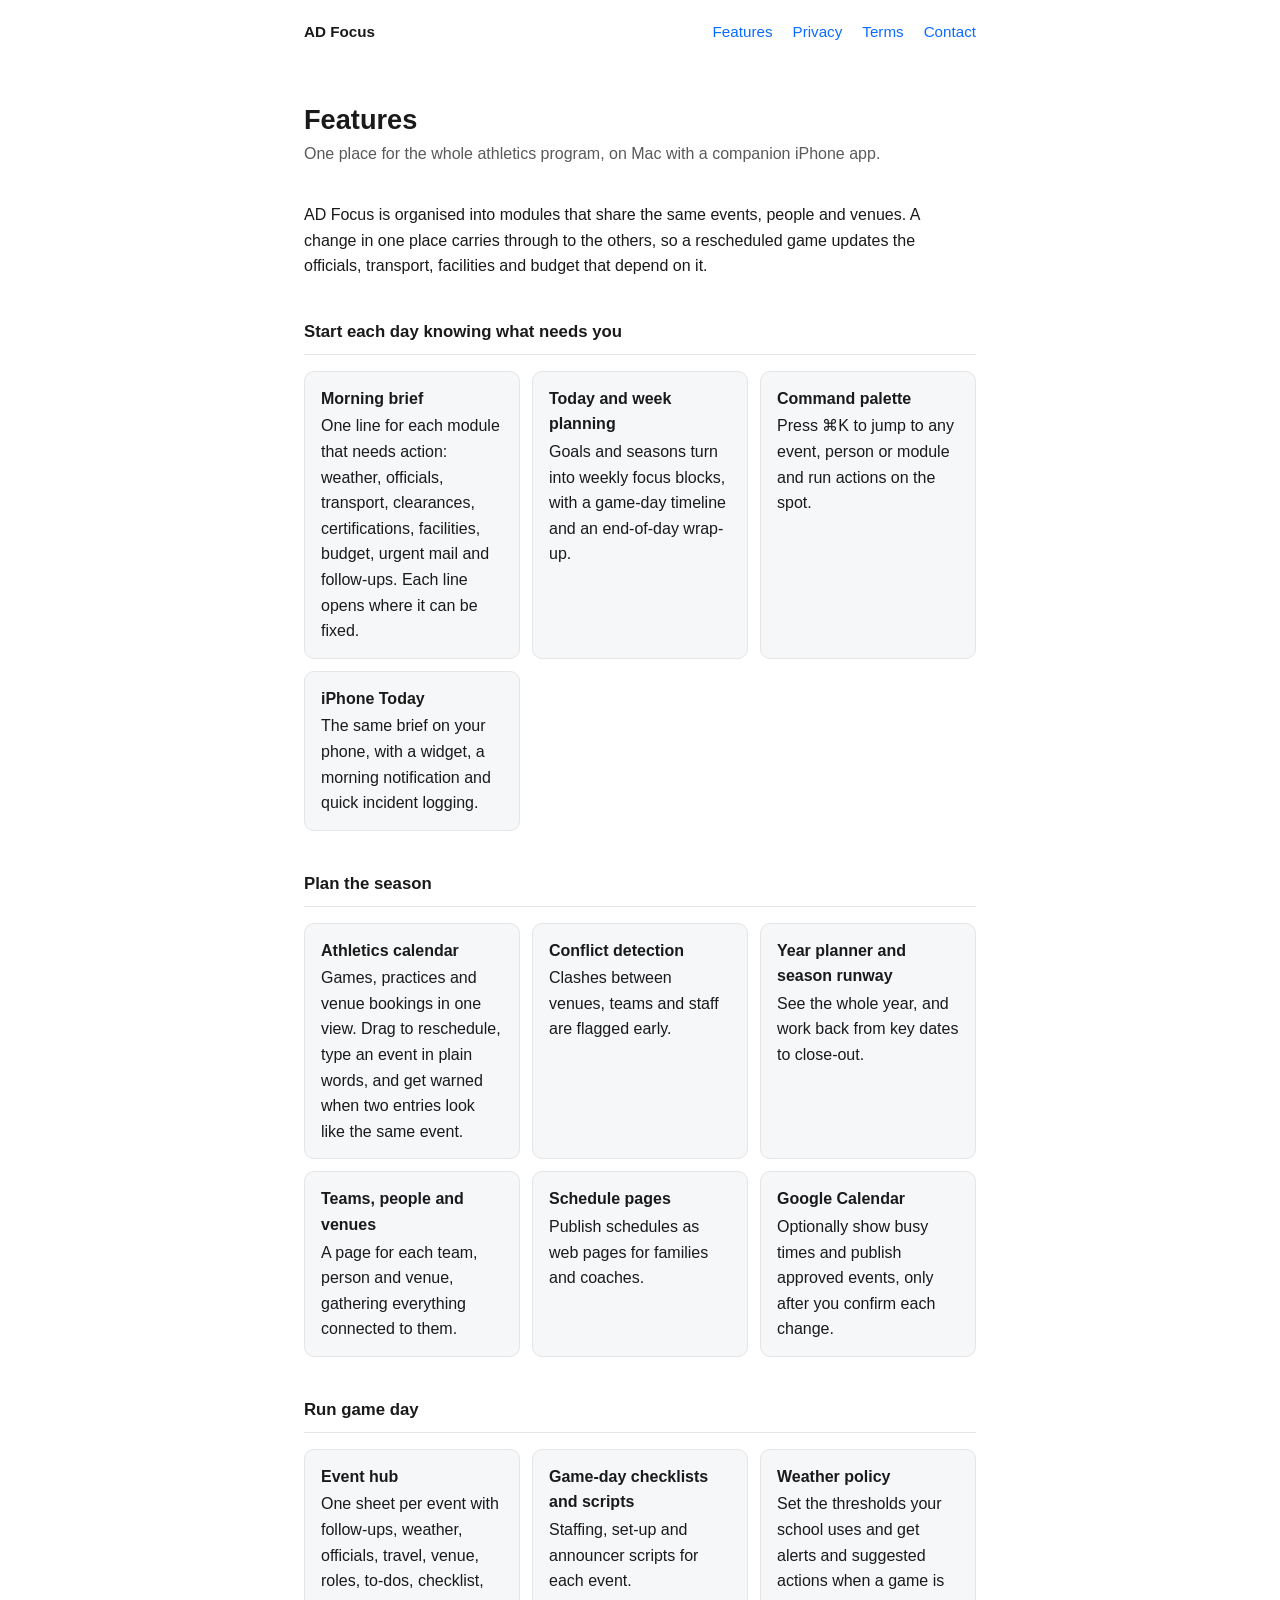
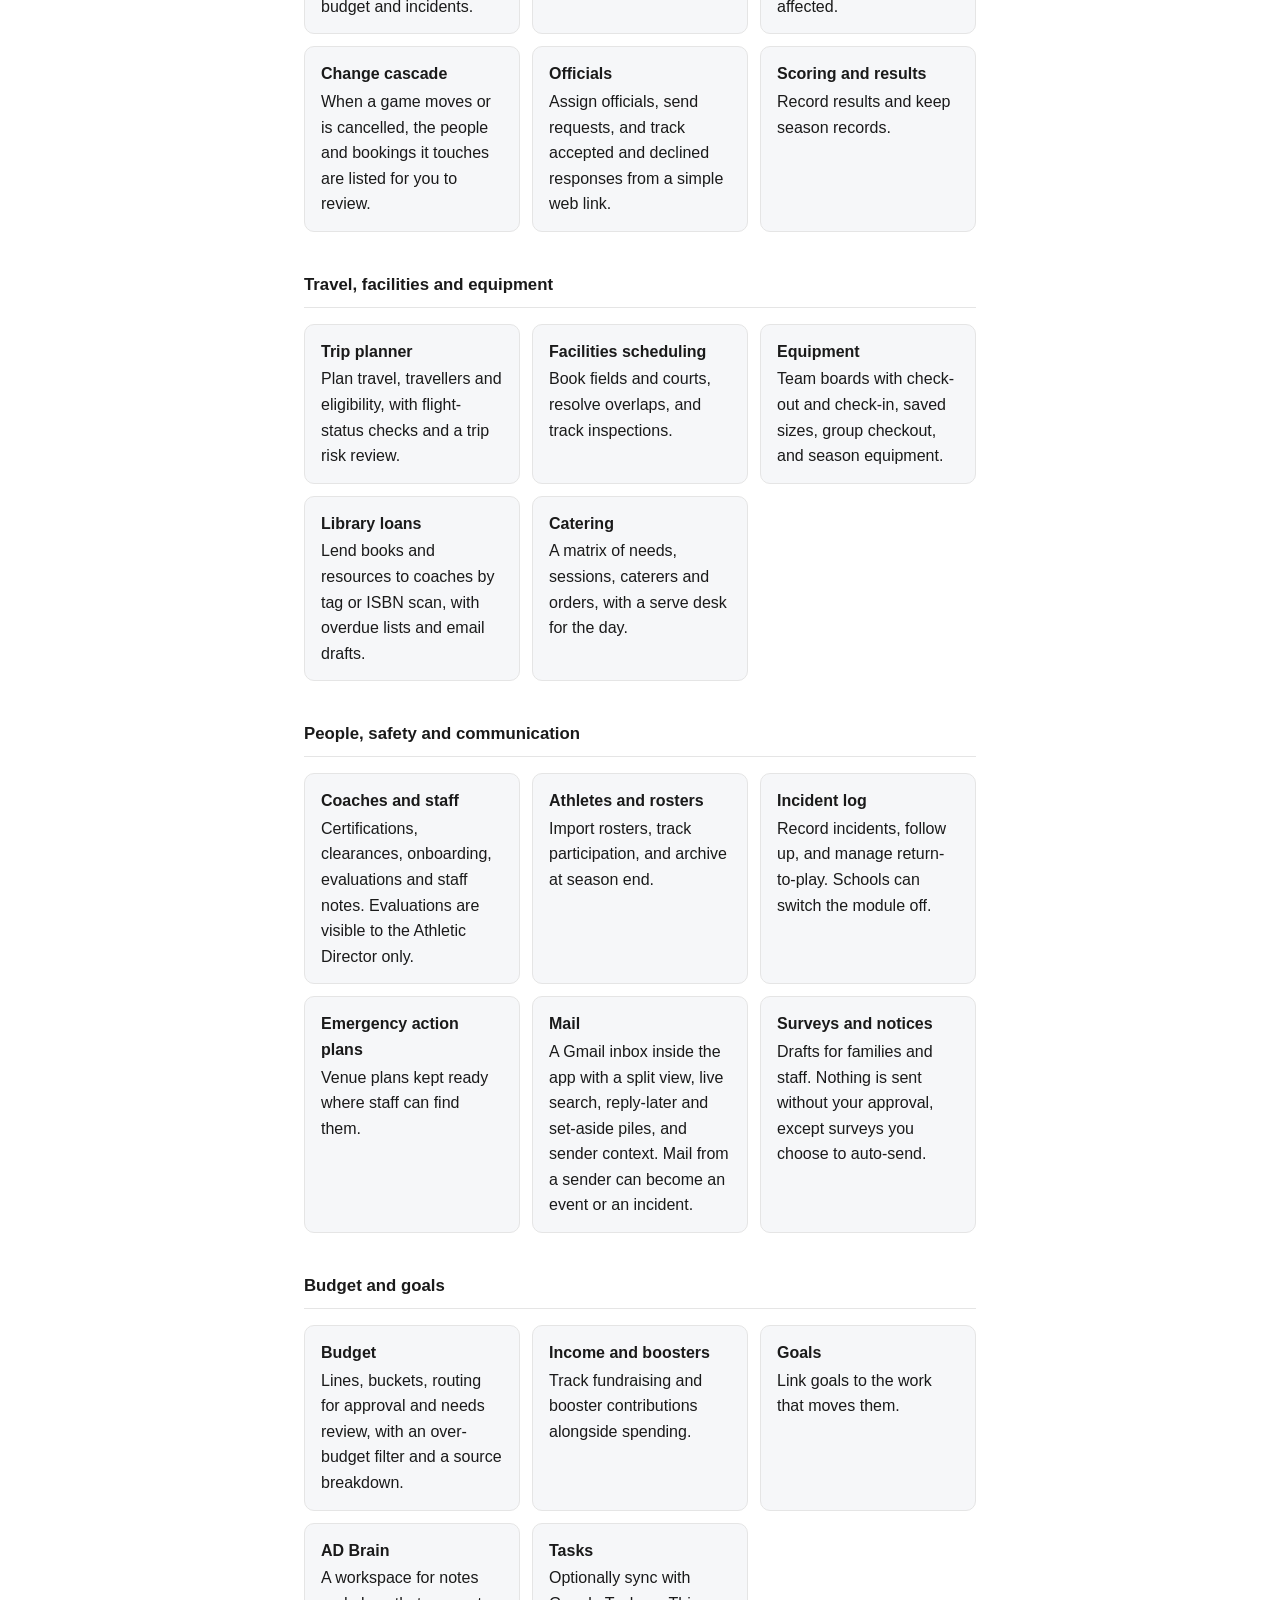
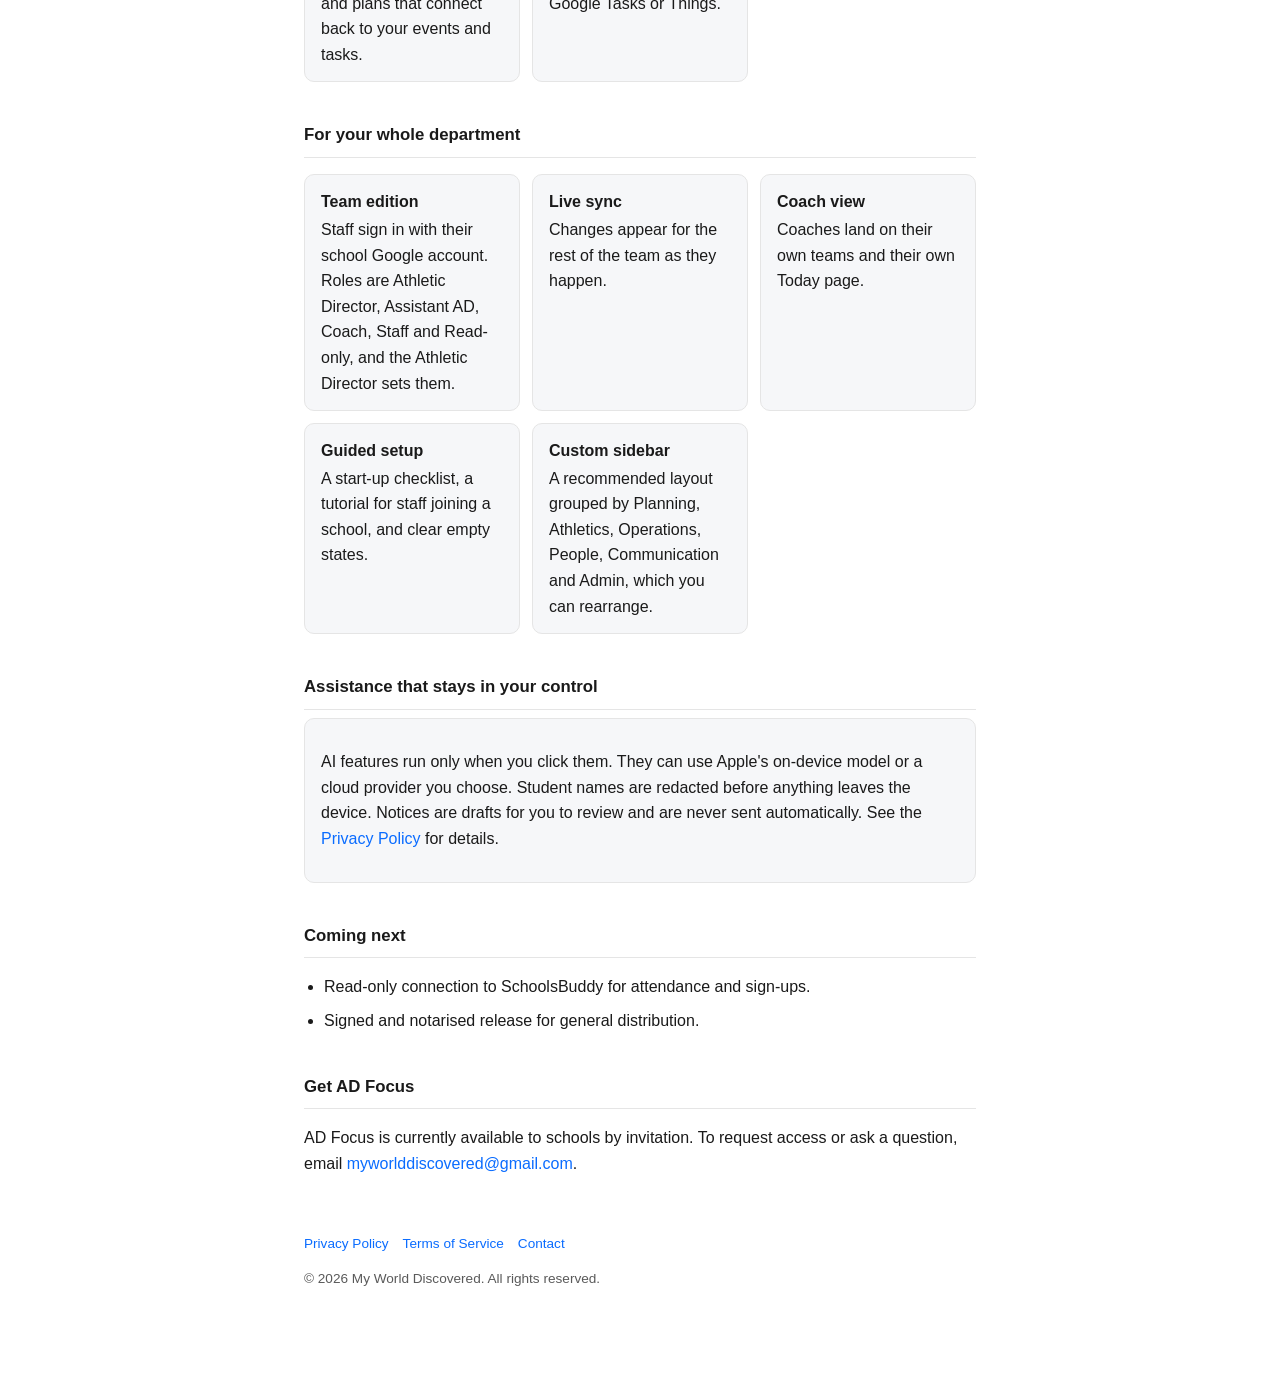
==== features.html @ 203b5891 "Add Features page and nav link Co-Authored-By: Claude Sonnet 5.5 <noreply@anthropic.com>" ====
<!doctype html>
<html lang="en">
<head>
<meta charset="utf-8">
<meta name="viewport" content="width=device-width, initial-scale=1">
<title>Features — AD Focus</title>
<meta name="description" content="Everything AD Focus does for school Athletic Directors: calendar, game-day operations, officials, travel, equipment, facilities, mail, budget, safety and a daily brief, on Mac and iPhone.">
<link rel="stylesheet" href="style.css">
</head>
<body>
<nav>
  <a class="brand" href="index.html">AD Focus</a>
  <a href="features.html">Features</a>
  <a href="privacy.html">Privacy</a>
  <a href="terms.html">Terms</a>
  <a href="mailto:myworlddiscovered@gmail.com">Contact</a>
</nav>
<main>
  <h1>Features</h1>
  <p class="subtitle">One place for the whole athletics program, on Mac with a companion iPhone app.</p>

  <p>AD Focus is organised into modules that share the same events, people and venues. A change in one place carries through to the others, so a rescheduled game updates the officials, transport, facilities and budget that depend on it.</p>

  <h2>Start each day knowing what needs you</h2>
  <ul class="features">
    <li><strong>Morning brief</strong>One line for each module that needs action: weather, officials, transport, clearances, certifications, facilities, budget, urgent mail and follow-ups. Each line opens where it can be fixed.</li>
    <li><strong>Today and week planning</strong>Goals and seasons turn into weekly focus blocks, with a game-day timeline and an end-of-day wrap-up.</li>
    <li><strong>Command palette</strong>Press ⌘K to jump to any event, person or module and run actions on the spot.</li>
    <li><strong>iPhone Today</strong>The same brief on your phone, with a widget, a morning notification and quick incident logging.</li>
  </ul>

  <h2>Plan the season</h2>
  <ul class="features">
    <li><strong>Athletics calendar</strong>Games, practices and venue bookings in one view. Drag to reschedule, type an event in plain words, and get warned when two entries look like the same event.</li>
    <li><strong>Conflict detection</strong>Clashes between venues, teams and staff are flagged early.</li>
    <li><strong>Year planner and season runway</strong>See the whole year, and work back from key dates to close-out.</li>
    <li><strong>Teams, people and venues</strong>A page for each team, person and venue, gathering everything connected to them.</li>
    <li><strong>Schedule pages</strong>Publish schedules as web pages for families and coaches.</li>
    <li><strong>Google Calendar</strong>Optionally show busy times and publish approved events, only after you confirm each change.</li>
  </ul>

  <h2>Run game day</h2>
  <ul class="features">
    <li><strong>Event hub</strong>One sheet per event with follow-ups, weather, officials, travel, venue, roles, to-dos, checklist, budget and incidents.</li>
    <li><strong>Game-day checklists and scripts</strong>Staffing, set-up and announcer scripts for each event.</li>
    <li><strong>Weather policy</strong>Set the thresholds your school uses and get alerts and suggested actions when a game is affected.</li>
    <li><strong>Change cascade</strong>When a game moves or is cancelled, the people and bookings it touches are listed for you to review.</li>
    <li><strong>Officials</strong>Assign officials, send requests, and track accepted and declined responses from a simple web link.</li>
    <li><strong>Scoring and results</strong>Record results and keep season records.</li>
  </ul>

  <h2>Travel, facilities and equipment</h2>
  <ul class="features">
    <li><strong>Trip planner</strong>Plan travel, travellers and eligibility, with flight-status checks and a trip risk review.</li>
    <li><strong>Facilities scheduling</strong>Book fields and courts, resolve overlaps, and track inspections.</li>
    <li><strong>Equipment</strong>Team boards with check-out and check-in, saved sizes, group checkout, and season equipment.</li>
    <li><strong>Library loans</strong>Lend books and resources to coaches by tag or ISBN scan, with overdue lists and email drafts.</li>
    <li><strong>Catering</strong>A matrix of needs, sessions, caterers and orders, with a serve desk for the day.</li>
  </ul>

  <h2>People, safety and communication</h2>
  <ul class="features">
    <li><strong>Coaches and staff</strong>Certifications, clearances, onboarding, evaluations and staff notes. Evaluations are visible to the Athletic Director only.</li>
    <li><strong>Athletes and rosters</strong>Import rosters, track participation, and archive at season end.</li>
    <li><strong>Incident log</strong>Record incidents, follow up, and manage return-to-play. Schools can switch the module off.</li>
    <li><strong>Emergency action plans</strong>Venue plans kept ready where staff can find them.</li>
    <li><strong>Mail</strong>A Gmail inbox inside the app with a split view, live search, reply-later and set-aside piles, and sender context. Mail from a sender can become an event or an incident.</li>
    <li><strong>Surveys and notices</strong>Drafts for families and staff. Nothing is sent without your approval, except surveys you choose to auto-send.</li>
  </ul>

  <h2>Budget and goals</h2>
  <ul class="features">
    <li><strong>Budget</strong>Lines, buckets, routing for approval and needs review, with an over-budget filter and a source breakdown.</li>
    <li><strong>Income and boosters</strong>Track fundraising and booster contributions alongside spending.</li>
    <li><strong>Goals</strong>Link goals to the work that moves them.</li>
    <li><strong>AD Brain</strong>A workspace for notes and plans that connect back to your events and tasks.</li>
    <li><strong>Tasks</strong>Optionally sync with Google Tasks or Things.</li>
  </ul>

  <h2>For your whole department</h2>
  <ul class="features">
    <li><strong>Team edition</strong>Staff sign in with their school Google account. Roles are Athletic Director, Assistant AD, Coach, Staff and Read-only, and the Athletic Director sets them.</li>
    <li><strong>Live sync</strong>Changes appear for the rest of the team as they happen.</li>
    <li><strong>Coach view</strong>Coaches land on their own teams and their own Today page.</li>
    <li><strong>Guided setup</strong>A start-up checklist, a tutorial for staff joining a school, and clear empty states.</li>
    <li><strong>Custom sidebar</strong>A recommended layout grouped by Planning, Athletics, Operations, People, Communication and Admin, which you can rearrange.</li>
  </ul>

  <h2>Assistance that stays in your control</h2>
  <div class="note">
    <p>AI features run only when you click them. They can use Apple's on-device model or a cloud provider you choose. Student names are redacted before anything leaves the device. Notices are drafts for you to review and are never sent automatically. See the <a href="privacy.html">Privacy Policy</a> for details.</p>
  </div>

  <h2>Coming next</h2>
  <ul>
    <li>Read-only connection to SchoolsBuddy for attendance and sign-ups.</li>
    <li>Signed and notarised release for general distribution.</li>
  </ul>

  <h2>Get AD Focus</h2>
  <p>AD Focus is currently available to schools by invitation. To request access or ask a question, email <a href="mailto:myworlddiscovered@gmail.com">myworlddiscovered@gmail.com</a>.</p>

  <footer>
    <p><a href="privacy.html">Privacy Policy</a><a href="terms.html">Terms of Service</a><a href="mailto:myworlddiscovered@gmail.com">Contact</a></p>
    <p>&copy; 2026 My World Discovered. All rights reserved.</p>
  </footer>
</main>
</body>
</html>
---- style.css ----
:root {
  color-scheme: light dark;
  --bg: #ffffff;
  --fg: #1a1a1a;
  --muted: #5a5a5a;
  --accent: #0a6cff;
  --border: #e5e5e5;
  --card: #f6f7f9;
}
@media (prefers-color-scheme: dark) {
  :root {
    --bg: #111214;
    --fg: #f2f2f2;
    --muted: #a3a3a3;
    --accent: #5b9dff;
    --border: #2a2b2e;
    --card: #1a1b1e;
  }
}
* { box-sizing: border-box; }
body {
  margin: 0;
  background: var(--bg);
  color: var(--fg);
  font-family: -apple-system, BlinkMacSystemFont, "Segoe UI", Roboto, sans-serif;
  line-height: 1.6;
}
nav {
  max-width: 720px;
  margin: 0 auto;
  padding: 20px 24px 0;
  display: flex;
  gap: 20px;
  flex-wrap: wrap;
  font-size: 0.95rem;
}
nav .brand { font-weight: 600; color: var(--fg); margin-right: auto; }
main { max-width: 720px; margin: 0 auto; padding: 40px 24px 80px; }
h1 { font-size: 1.7rem; margin-bottom: 4px; line-height: 1.25; }
.subtitle { color: var(--muted); margin-top: 0; margin-bottom: 36px; }
h2 {
  font-size: 1.05rem;
  margin-top: 40px;
  margin-bottom: 8px;
  border-bottom: 1px solid var(--border);
  padding-bottom: 8px;
}
h3 { font-size: 0.98rem; margin: 20px 0 4px; }
a { color: var(--accent); text-decoration: none; }
a:hover { text-decoration: underline; }
ul { padding-left: 20px; }
li { margin-bottom: 8px; }
.features { display: grid; grid-template-columns: repeat(auto-fit, minmax(200px, 1fr)); gap: 12px; padding: 0; list-style: none; }
.features li { background: var(--card); border: 1px solid var(--border); border-radius: 10px; padding: 14px 16px; margin: 0; }
.features strong { display: block; margin-bottom: 2px; }
.note { background: var(--card); border: 1px solid var(--border); border-radius: 10px; padding: 14px 16px; }
table { border-collapse: collapse; width: 100%; font-size: 0.93rem; }
th, td { text-align: left; vertical-align: top; padding: 8px 10px 8px 0; border-bottom: 1px solid var(--border); }
footer { margin-top: 56px; color: var(--muted); font-size: 0.85rem; }
footer a { margin-right: 14px; }
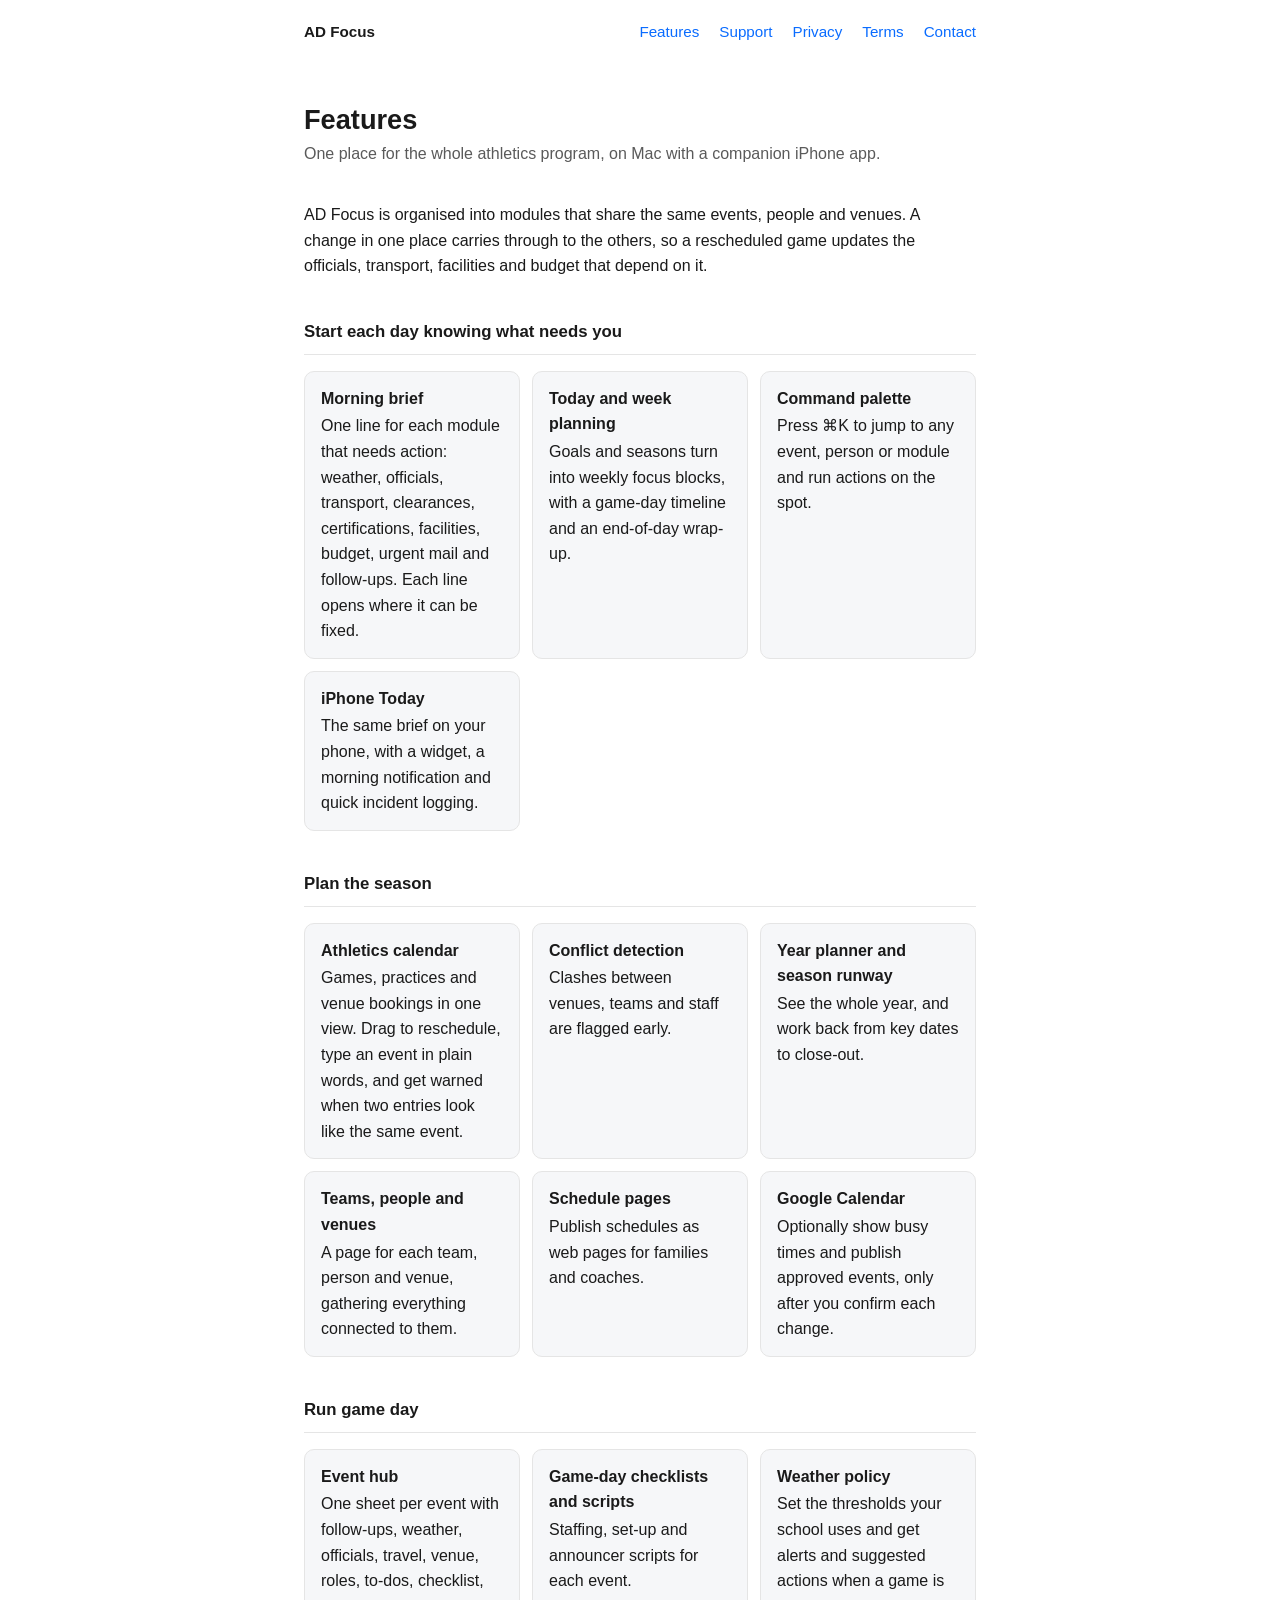
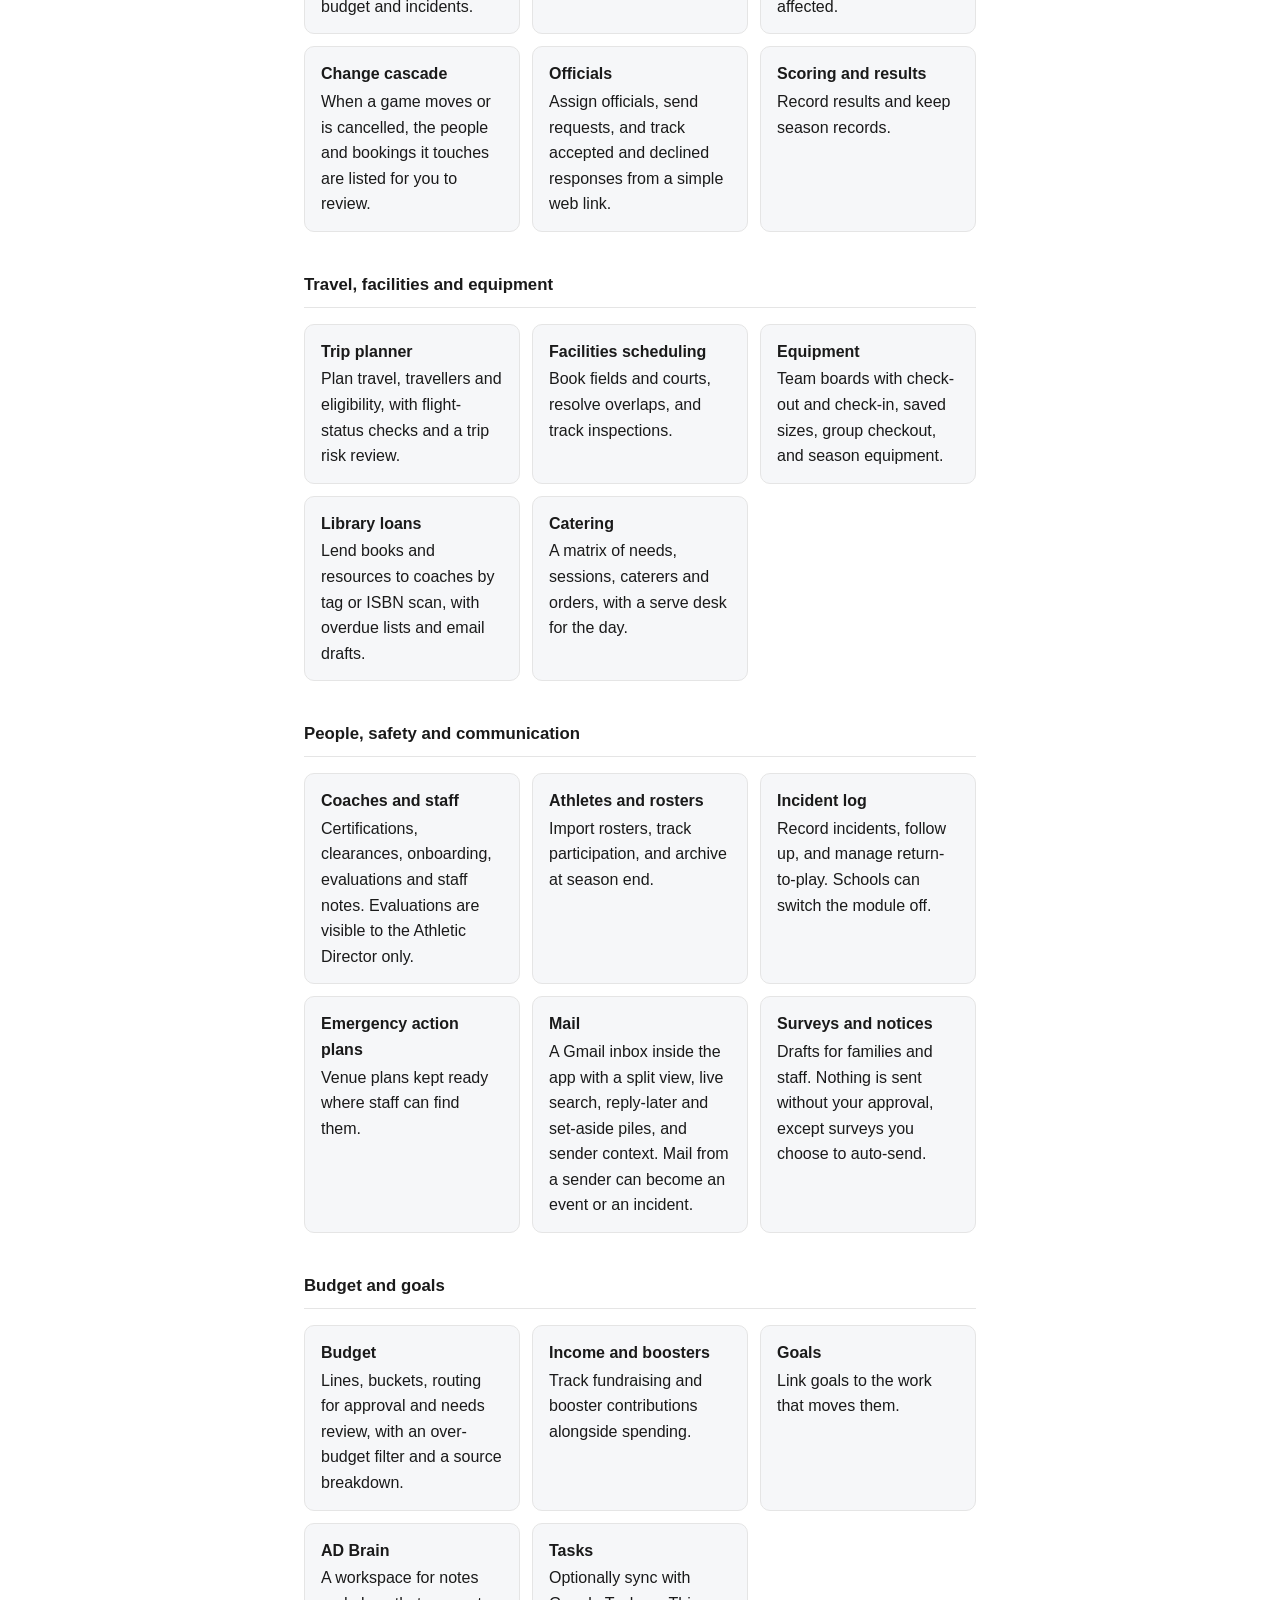
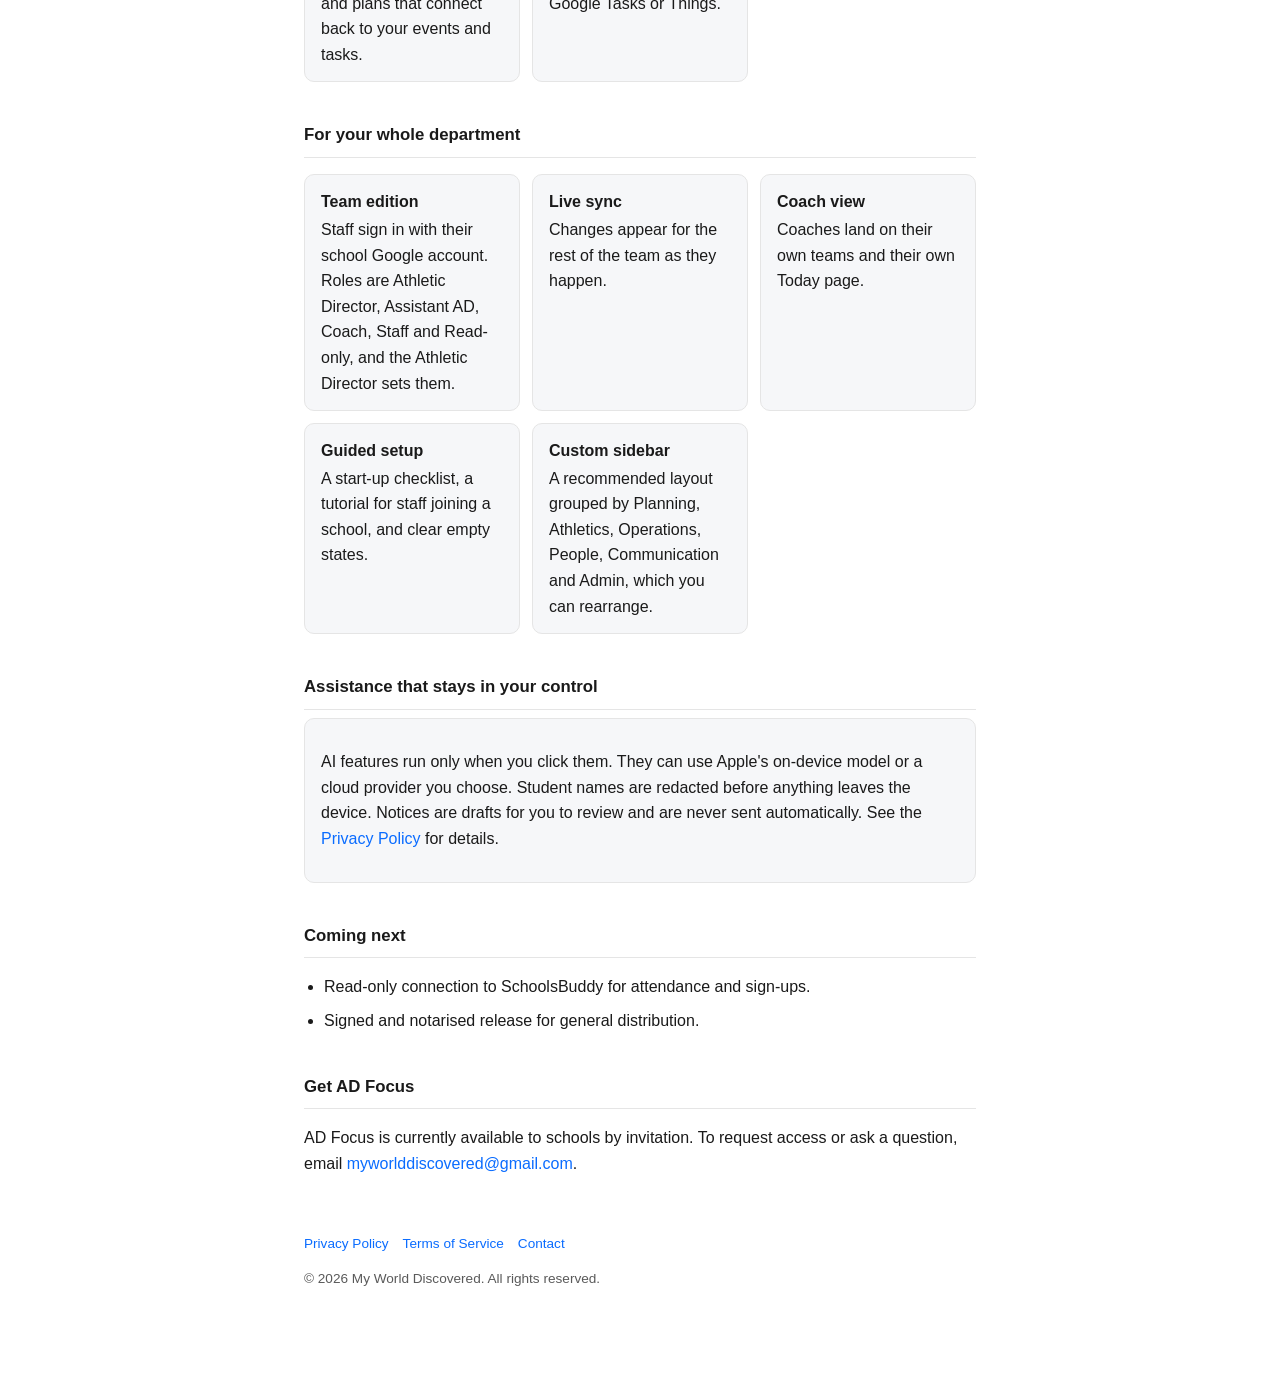
==== commit 219c838c: "Link the support page from every page's menu Co-Authored-By: Claude Opus 5.5 <noreply@anthropic.com>" ====
--- a/features.html
+++ b/features.html
@@ -11,6 +11,7 @@
 <nav>
   <a class="brand" href="index.html">AD Focus</a>
   <a href="features.html">Features</a>
+  <a href="support.html">Support</a>
   <a href="privacy.html">Privacy</a>
   <a href="terms.html">Terms</a>
   <a href="mailto:myworlddiscovered@gmail.com">Contact</a>
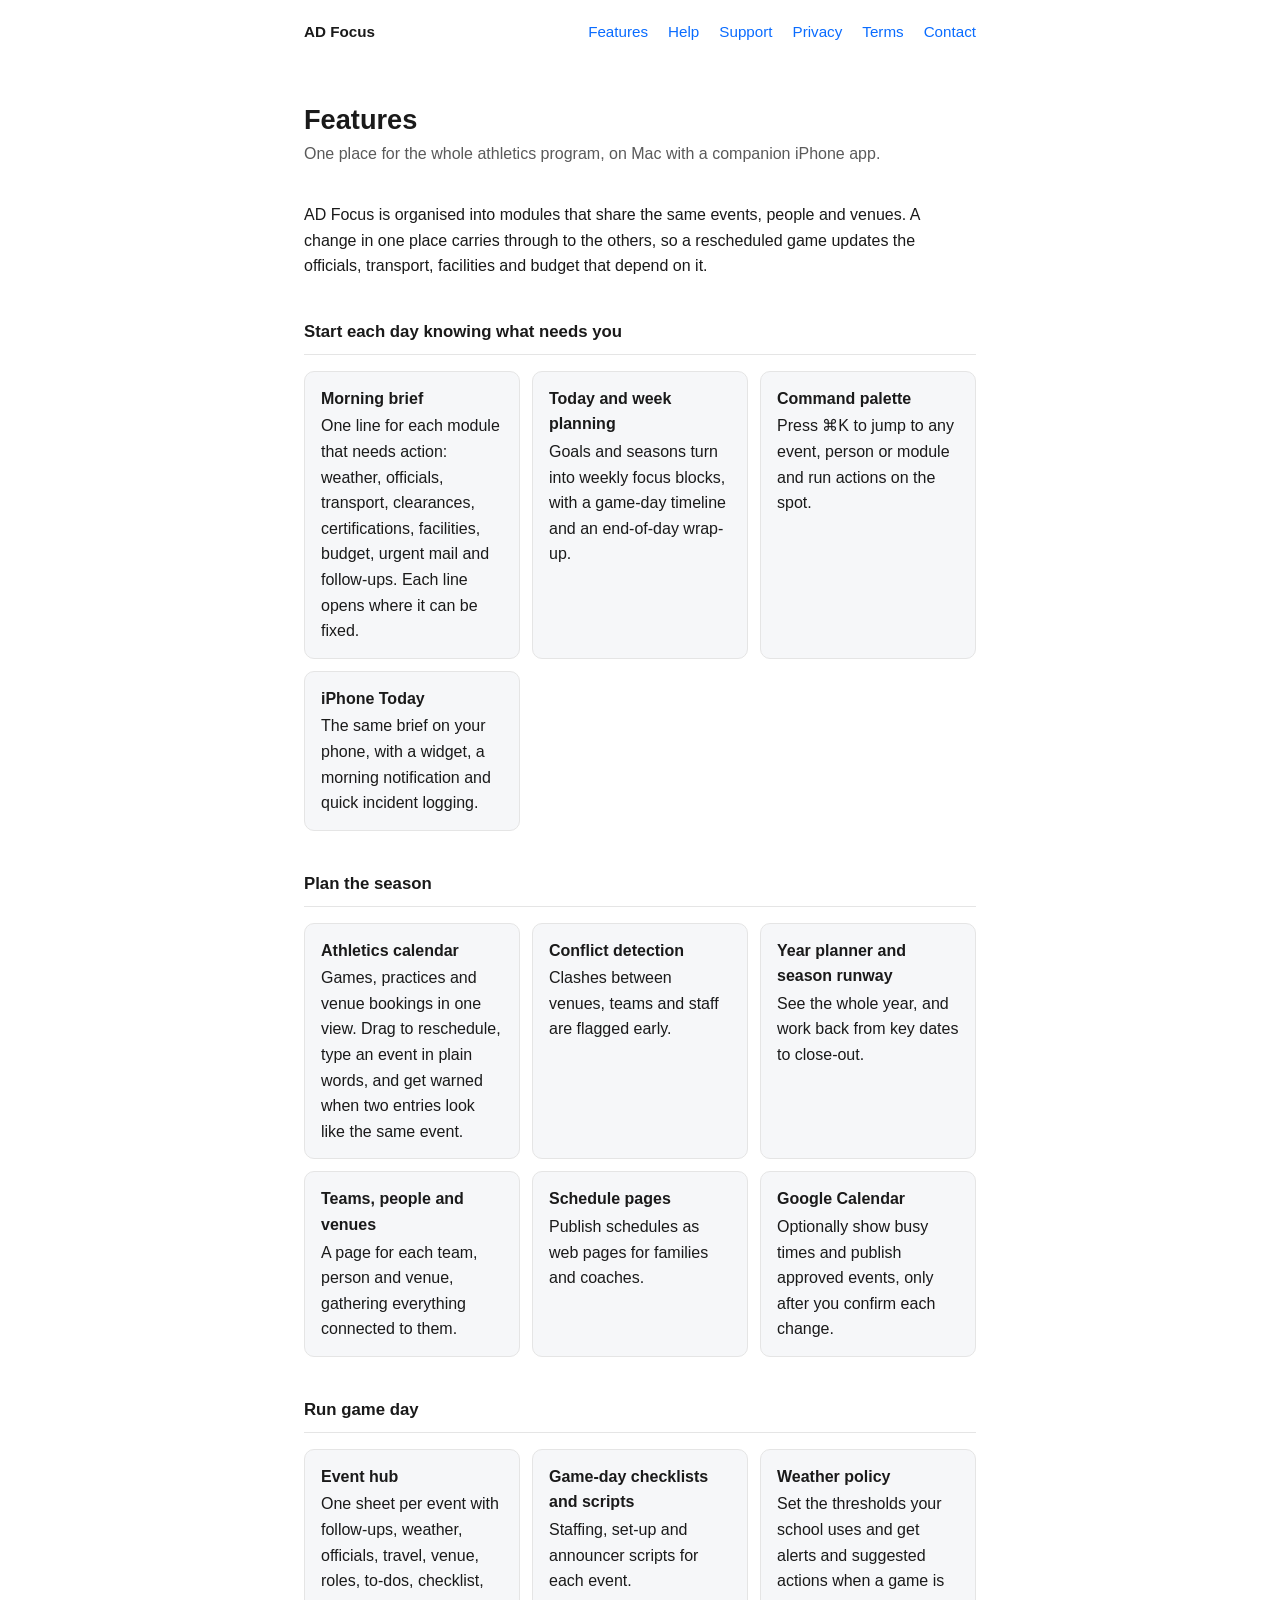
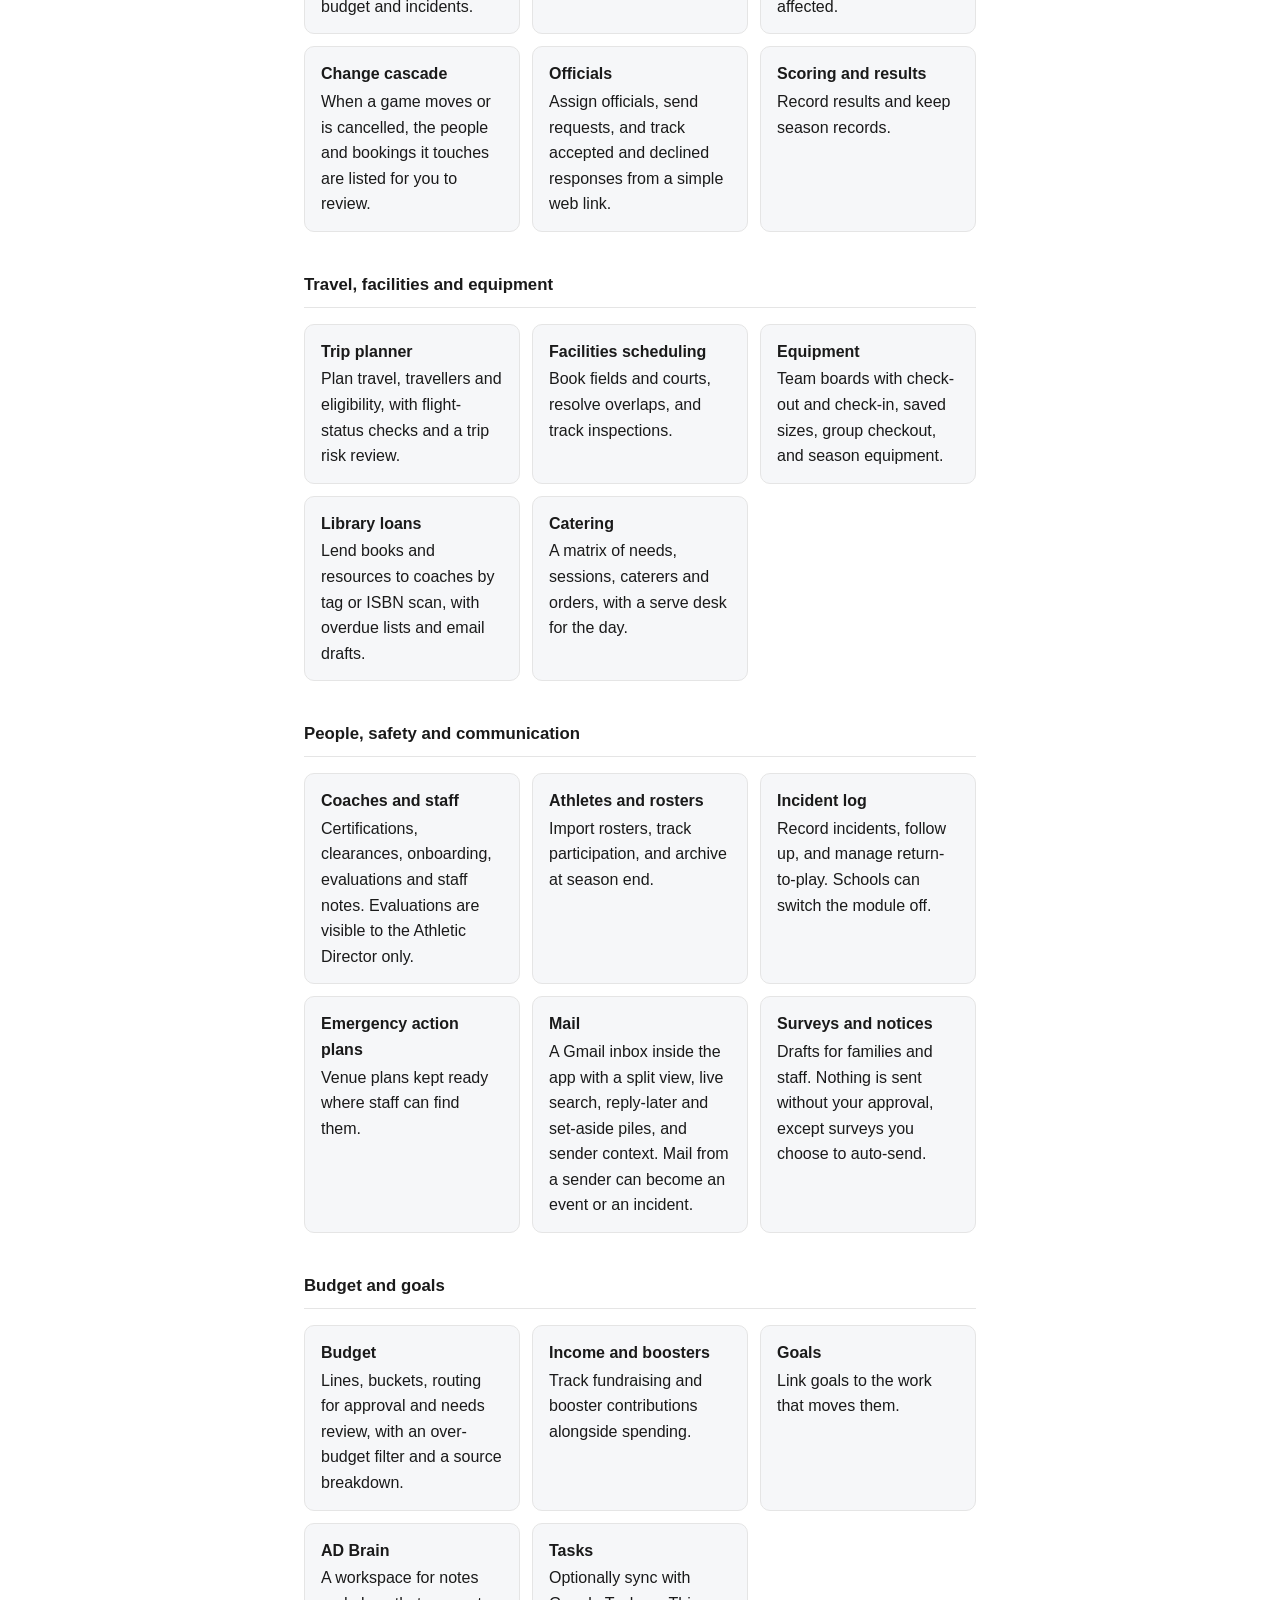
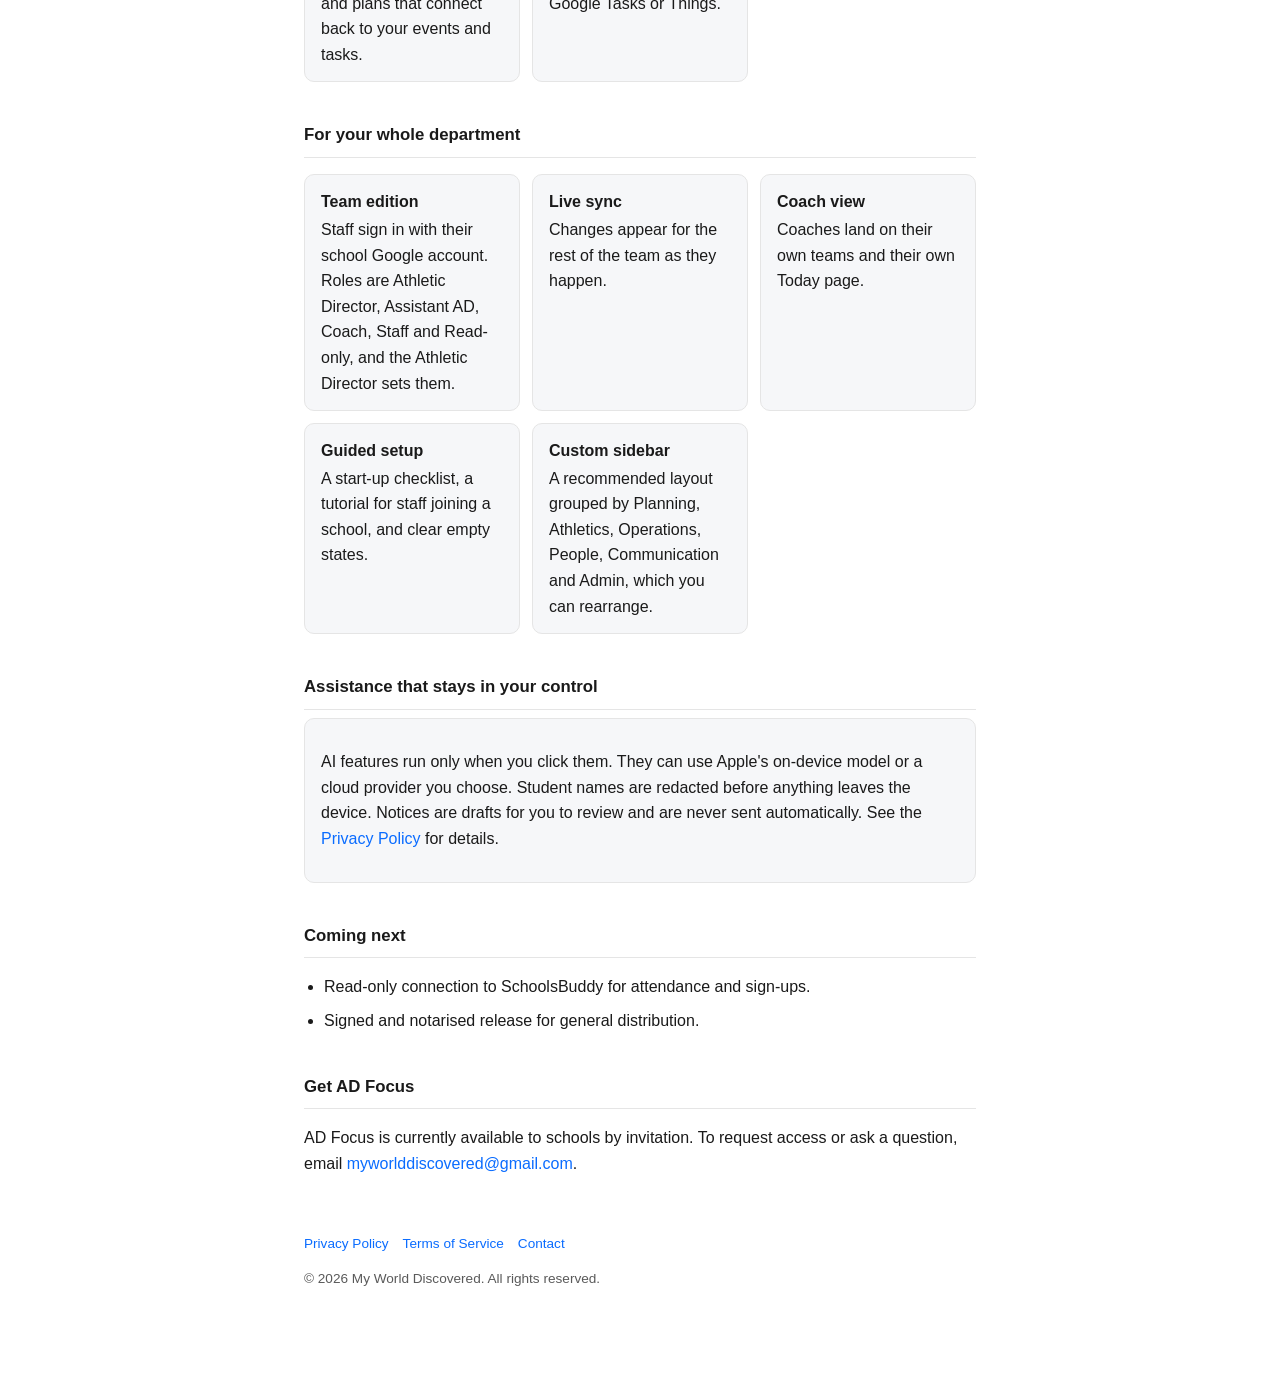
==== commit ba0367a6: "Add the Help Centre and redesign Support - help.html: a guide to every screen, by sidebar area, with" ====
--- a/features.html
+++ b/features.html
@@ -11,6 +11,7 @@
 <nav>
   <a class="brand" href="index.html">AD Focus</a>
   <a href="features.html">Features</a>
+  <a href="help.html">Help</a>
   <a href="support.html">Support</a>
   <a href="privacy.html">Privacy</a>
   <a href="terms.html">Terms</a>
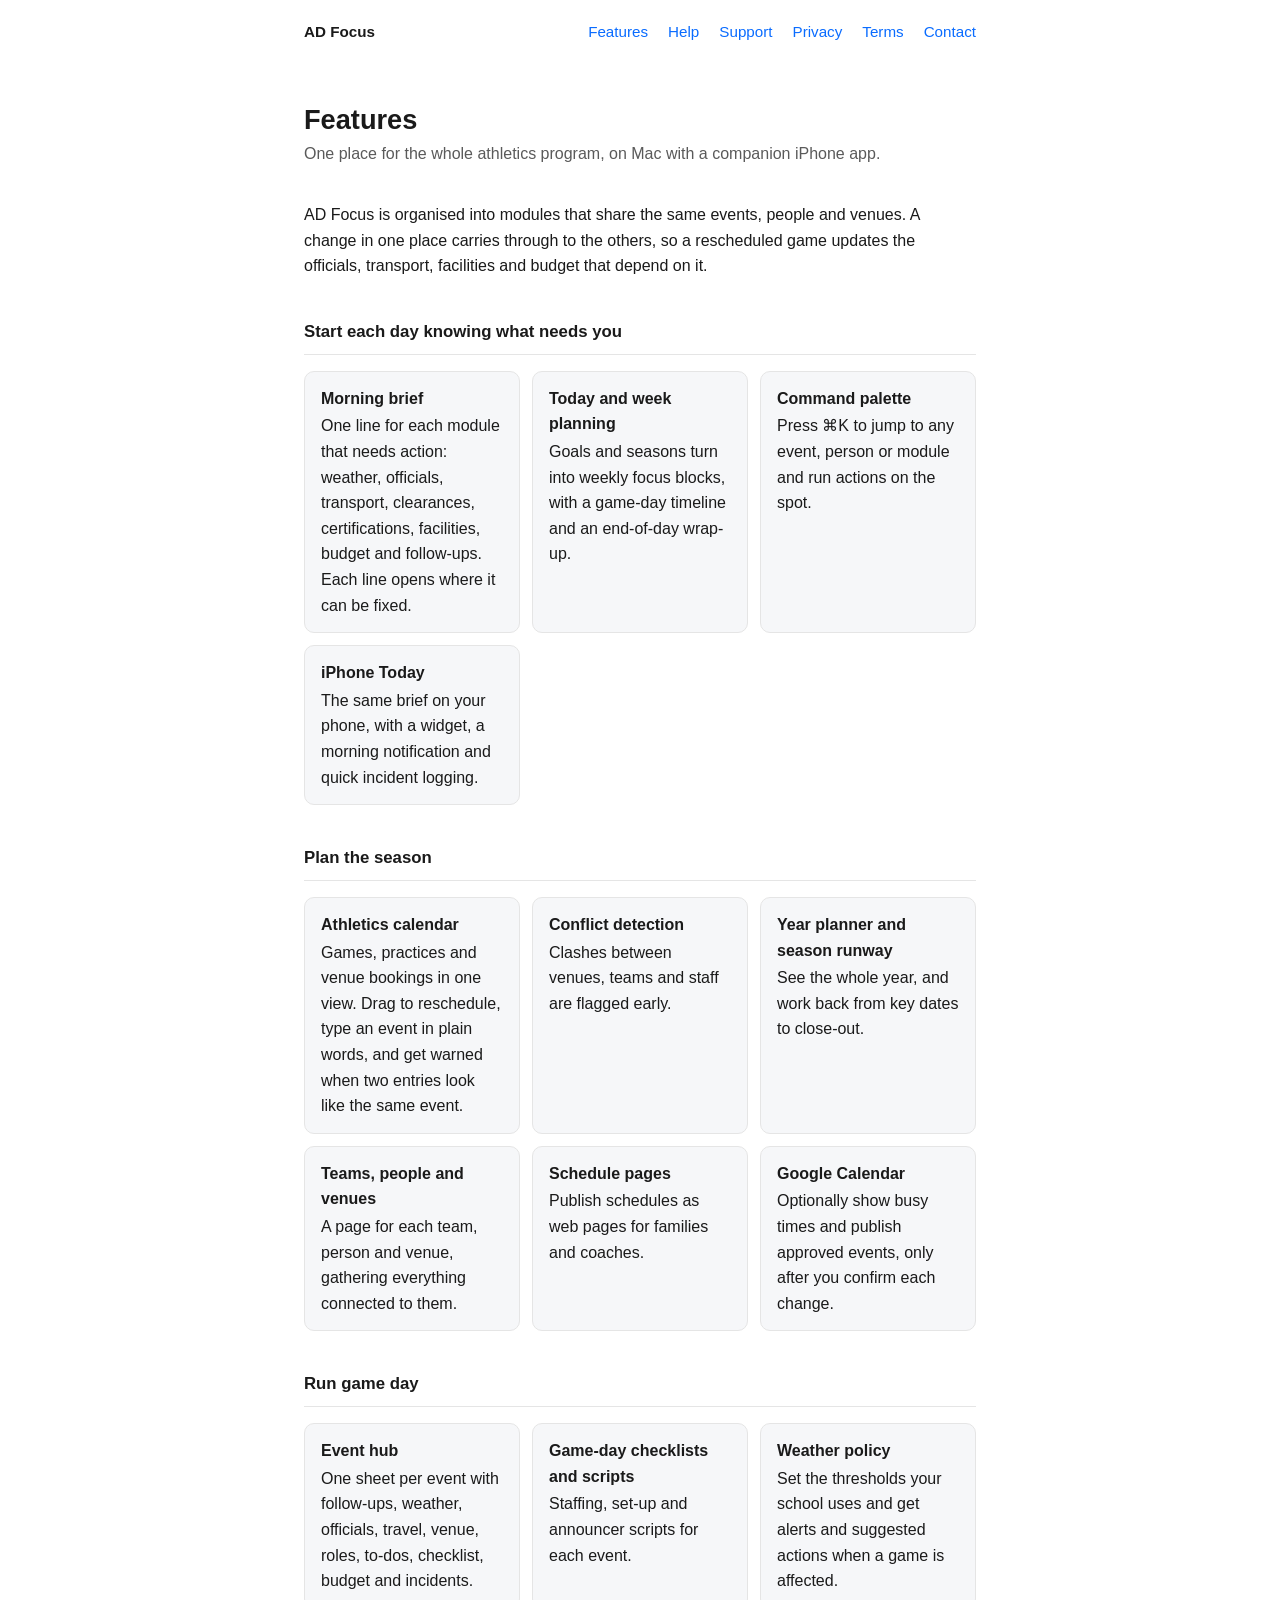
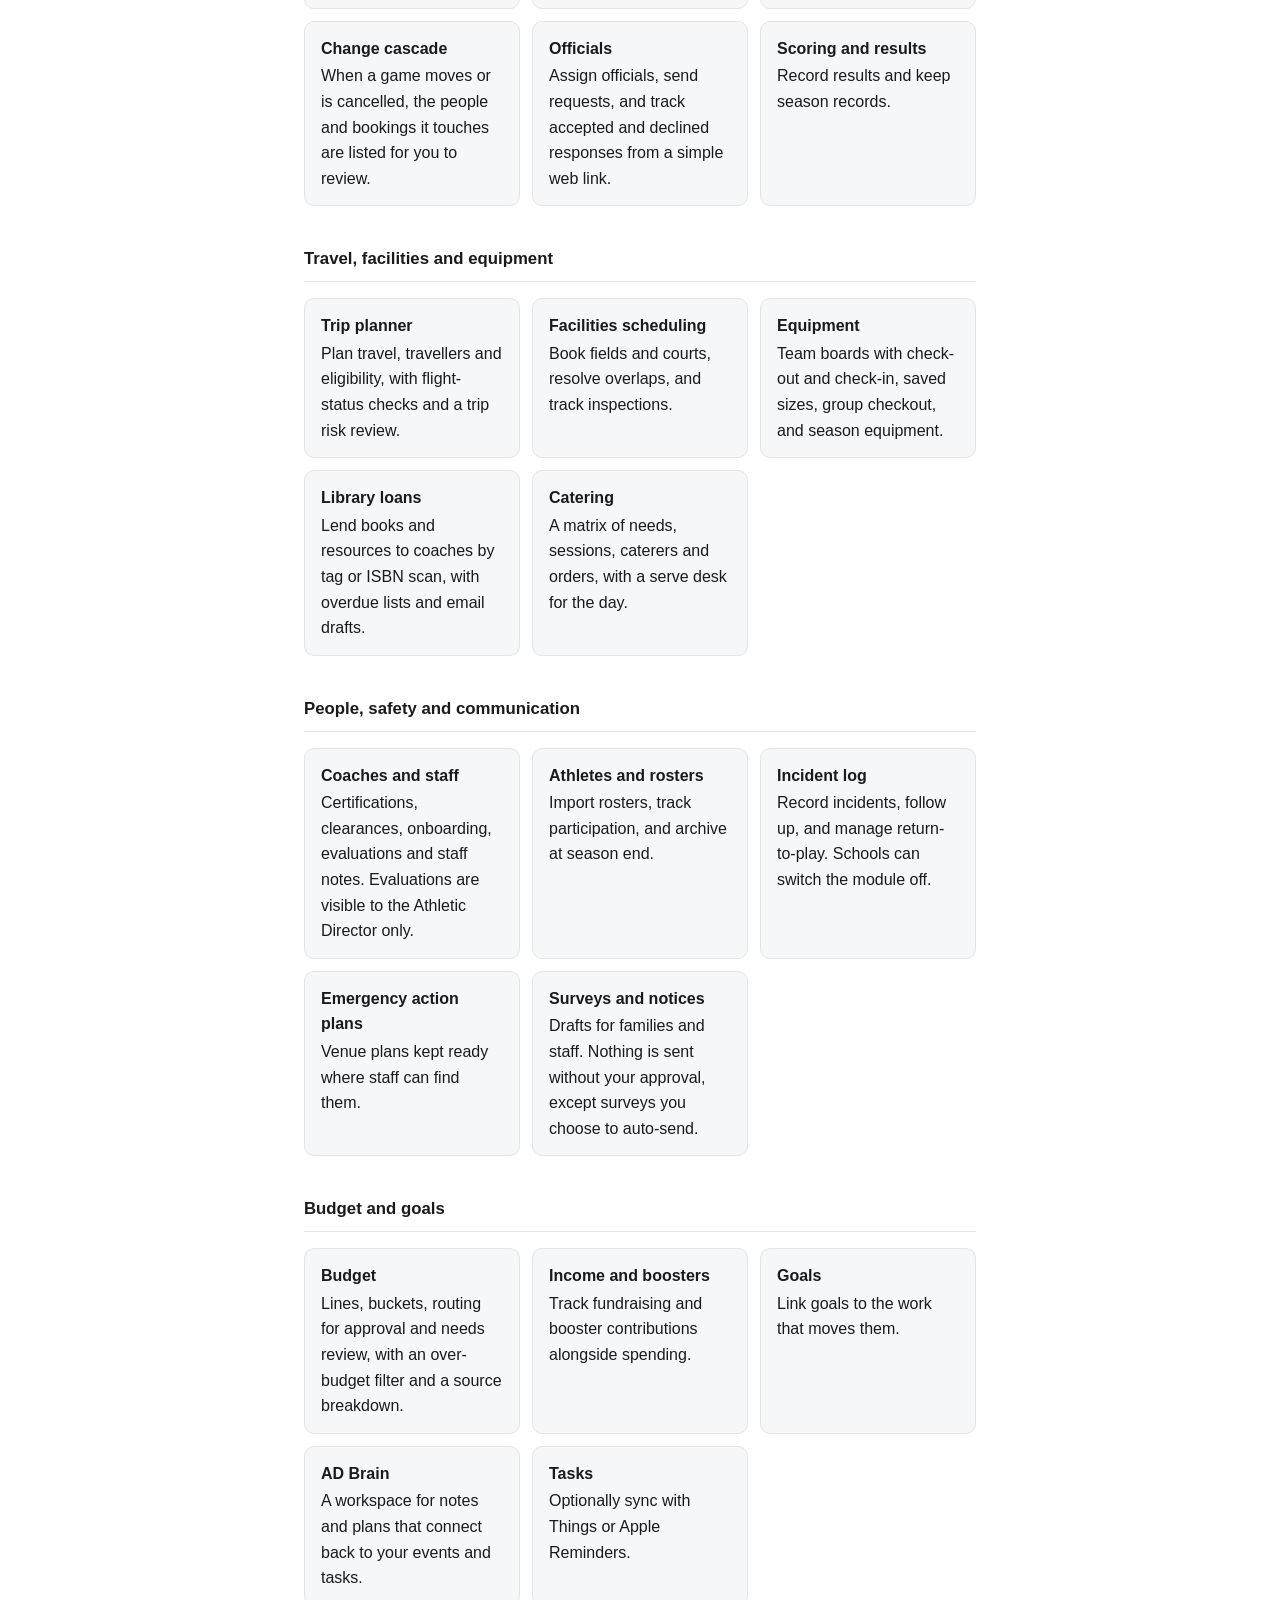
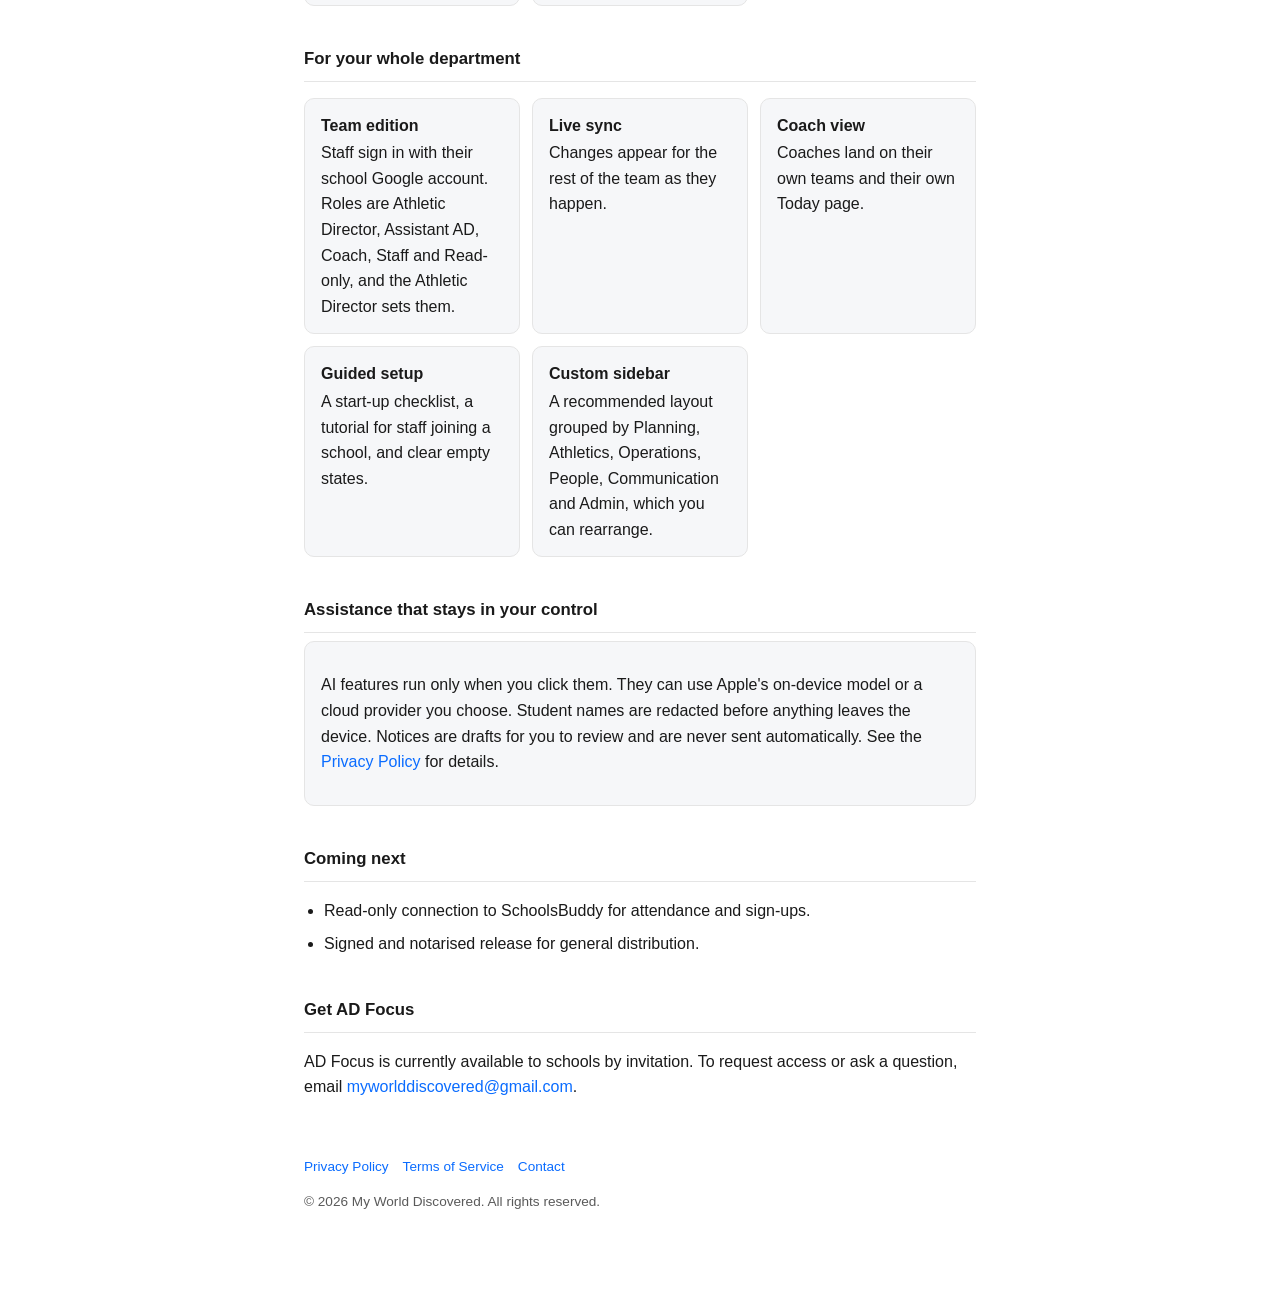
==== commit 2771bab9: "Remove Mail and Gmail from the site; list the Google scopes the app requests The app no longer has a" ====
--- a/features.html
+++ b/features.html
@@ -4,7 +4,7 @@
 <meta charset="utf-8">
 <meta name="viewport" content="width=device-width, initial-scale=1">
 <title>Features — AD Focus</title>
-<meta name="description" content="Everything AD Focus does for school Athletic Directors: calendar, game-day operations, officials, travel, equipment, facilities, mail, budget, safety and a daily brief, on Mac and iPhone.">
+<meta name="description" content="Everything AD Focus does for school Athletic Directors: calendar, game-day operations, officials, travel, equipment, facilities, budget, safety and a daily brief, on Mac and iPhone.">
 <link rel="stylesheet" href="style.css">
 </head>
 <body>
@@ -25,7 +25,7 @@
 
   <h2>Start each day knowing what needs you</h2>
   <ul class="features">
-    <li><strong>Morning brief</strong>One line for each module that needs action: weather, officials, transport, clearances, certifications, facilities, budget, urgent mail and follow-ups. Each line opens where it can be fixed.</li>
+    <li><strong>Morning brief</strong>One line for each module that needs action: weather, officials, transport, clearances, certifications, facilities, budget and follow-ups. Each line opens where it can be fixed.</li>
     <li><strong>Today and week planning</strong>Goals and seasons turn into weekly focus blocks, with a game-day timeline and an end-of-day wrap-up.</li>
     <li><strong>Command palette</strong>Press ⌘K to jump to any event, person or module and run actions on the spot.</li>
     <li><strong>iPhone Today</strong>The same brief on your phone, with a widget, a morning notification and quick incident logging.</li>
@@ -66,7 +66,6 @@
     <li><strong>Athletes and rosters</strong>Import rosters, track participation, and archive at season end.</li>
     <li><strong>Incident log</strong>Record incidents, follow up, and manage return-to-play. Schools can switch the module off.</li>
     <li><strong>Emergency action plans</strong>Venue plans kept ready where staff can find them.</li>
-    <li><strong>Mail</strong>A Gmail inbox inside the app with a split view, live search, reply-later and set-aside piles, and sender context. Mail from a sender can become an event or an incident.</li>
     <li><strong>Surveys and notices</strong>Drafts for families and staff. Nothing is sent without your approval, except surveys you choose to auto-send.</li>
   </ul>
 
@@ -76,7 +75,7 @@
     <li><strong>Income and boosters</strong>Track fundraising and booster contributions alongside spending.</li>
     <li><strong>Goals</strong>Link goals to the work that moves them.</li>
     <li><strong>AD Brain</strong>A workspace for notes and plans that connect back to your events and tasks.</li>
-    <li><strong>Tasks</strong>Optionally sync with Google Tasks or Things.</li>
+    <li><strong>Tasks</strong>Optionally sync with Things or Apple Reminders.</li>
   </ul>
 
   <h2>For your whole department</h2>
